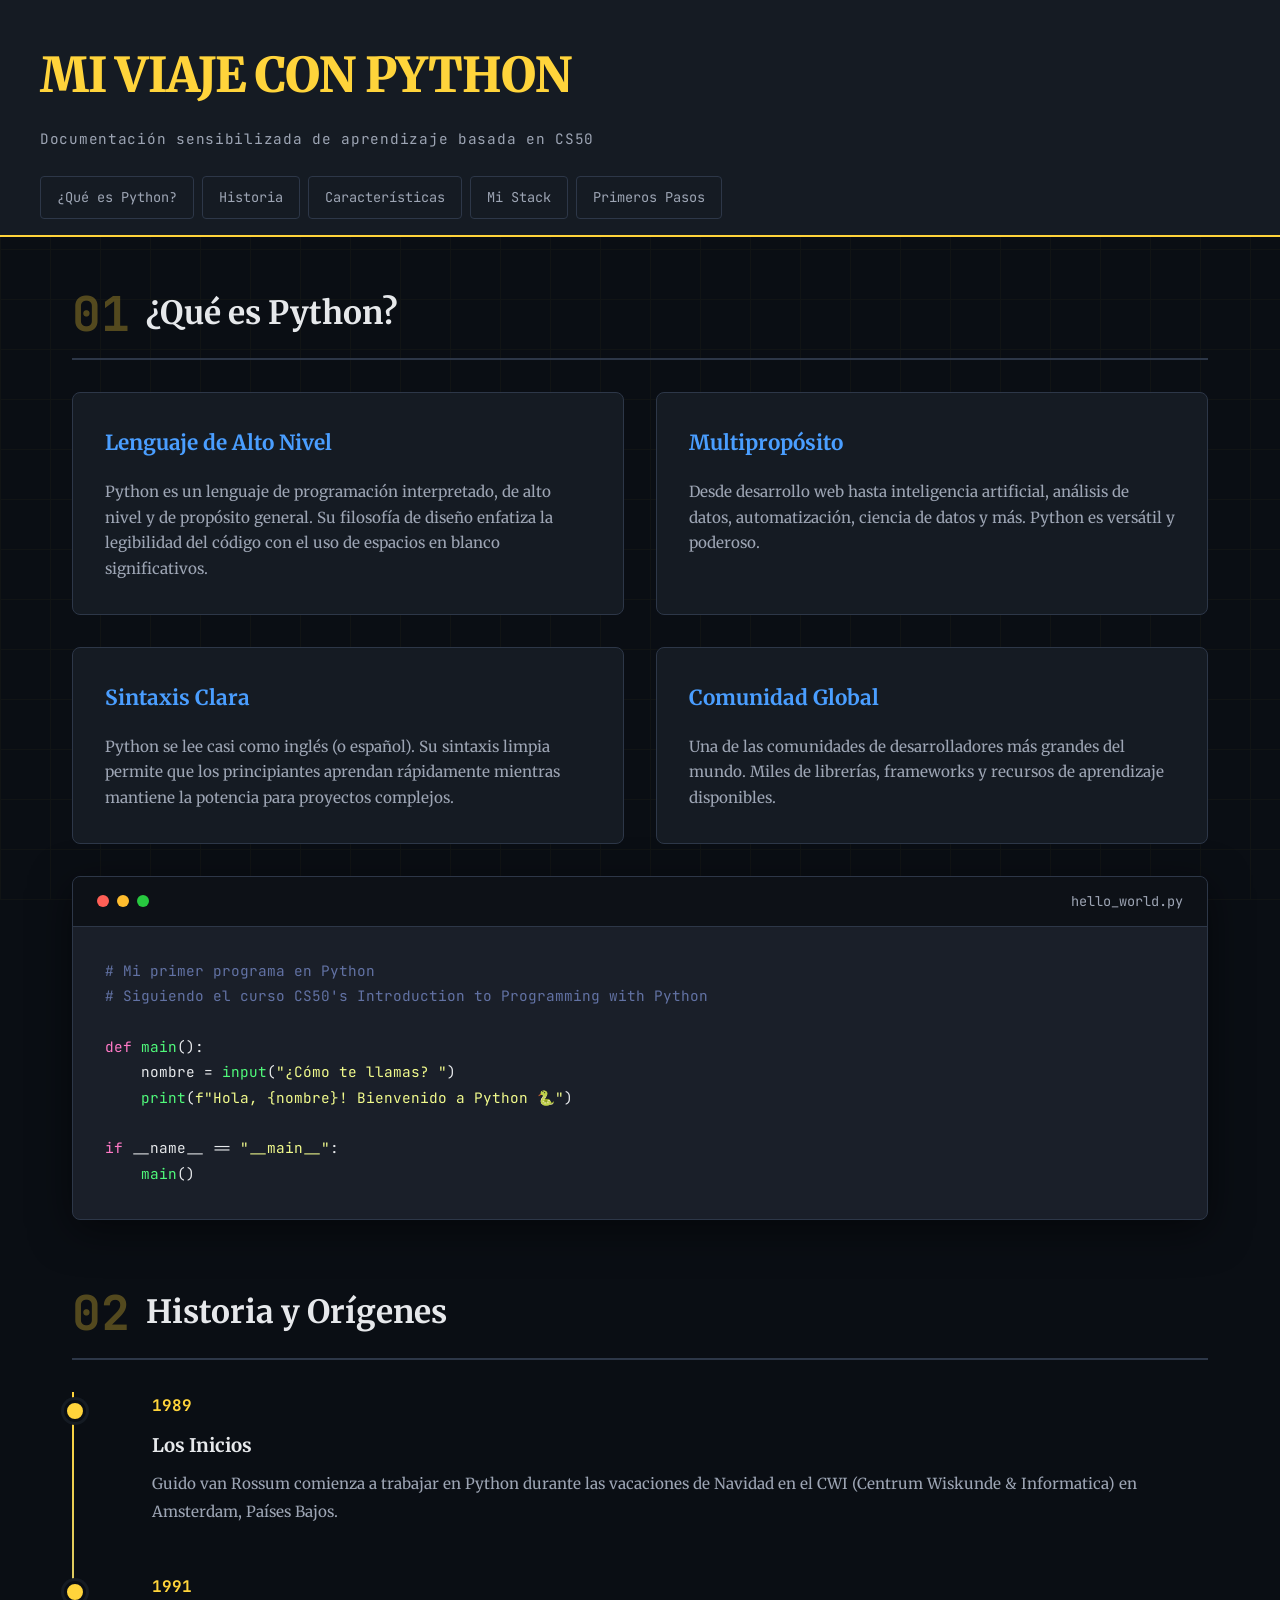
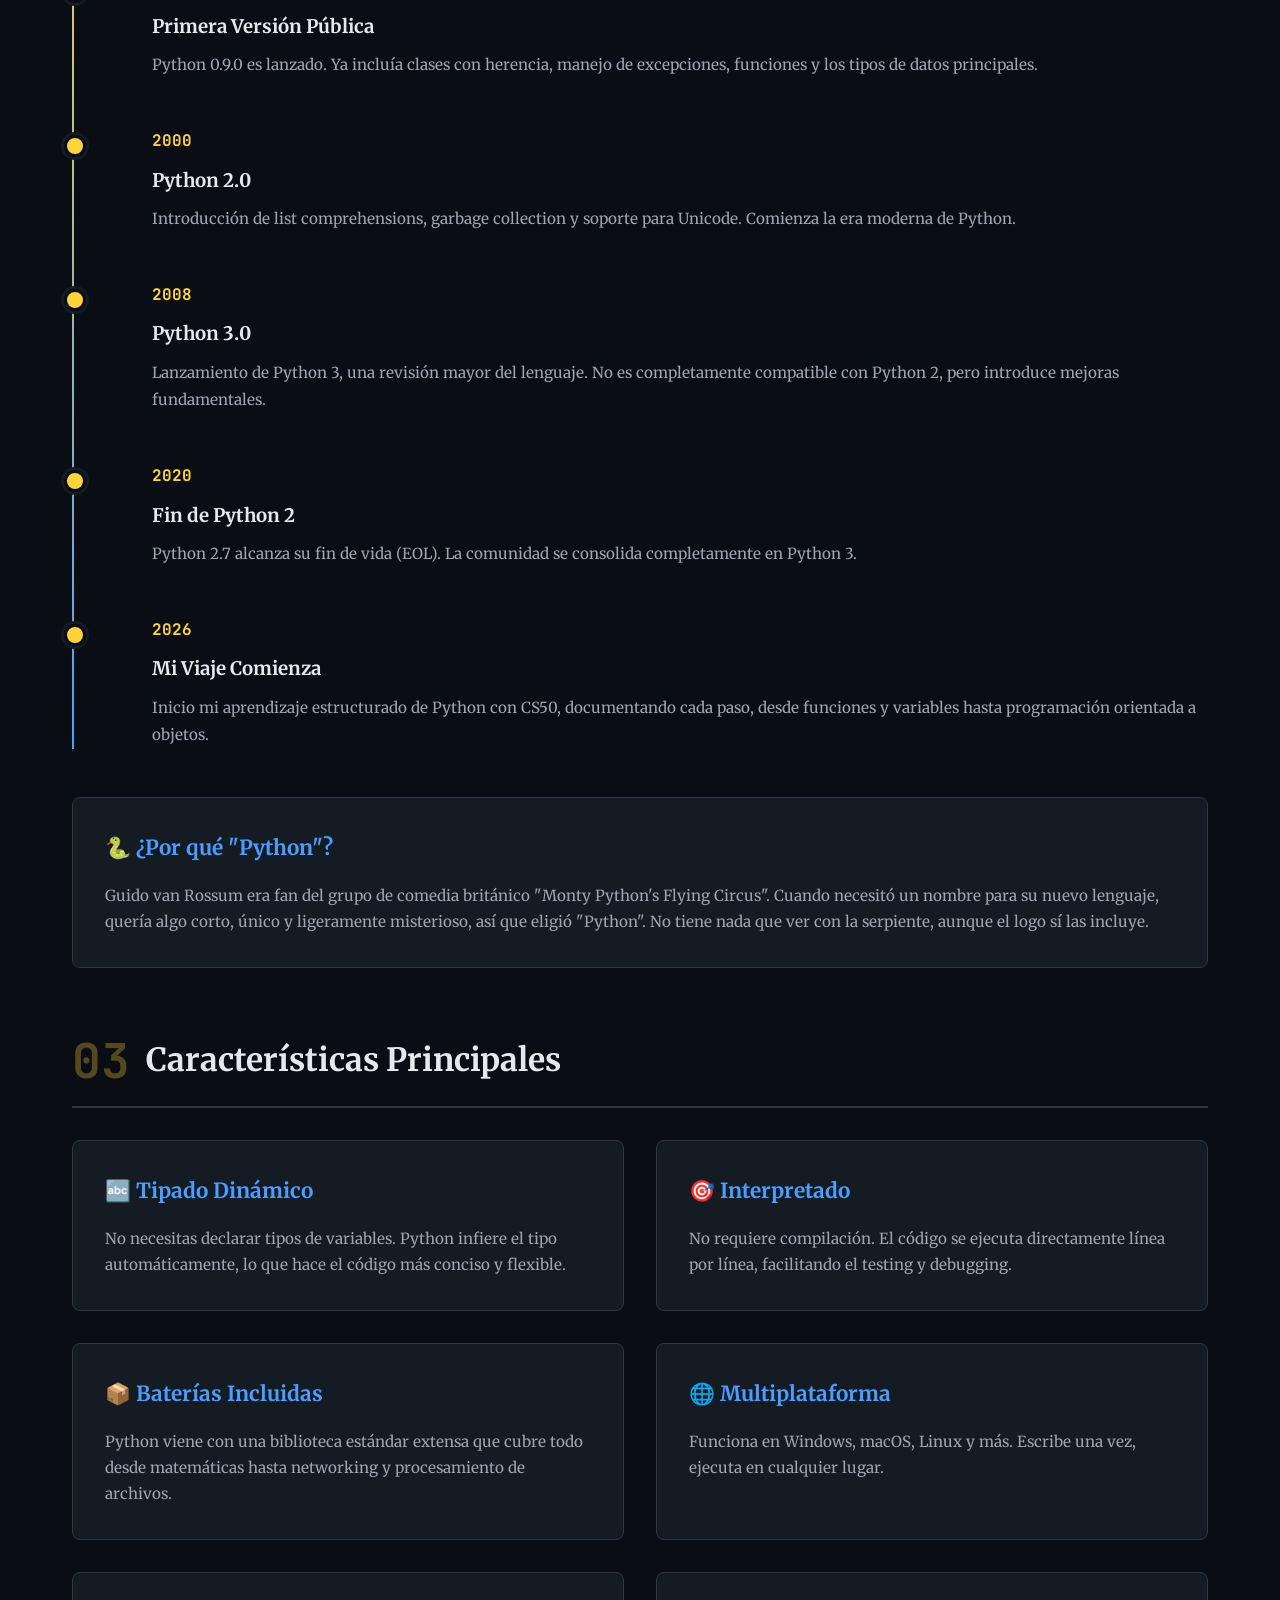
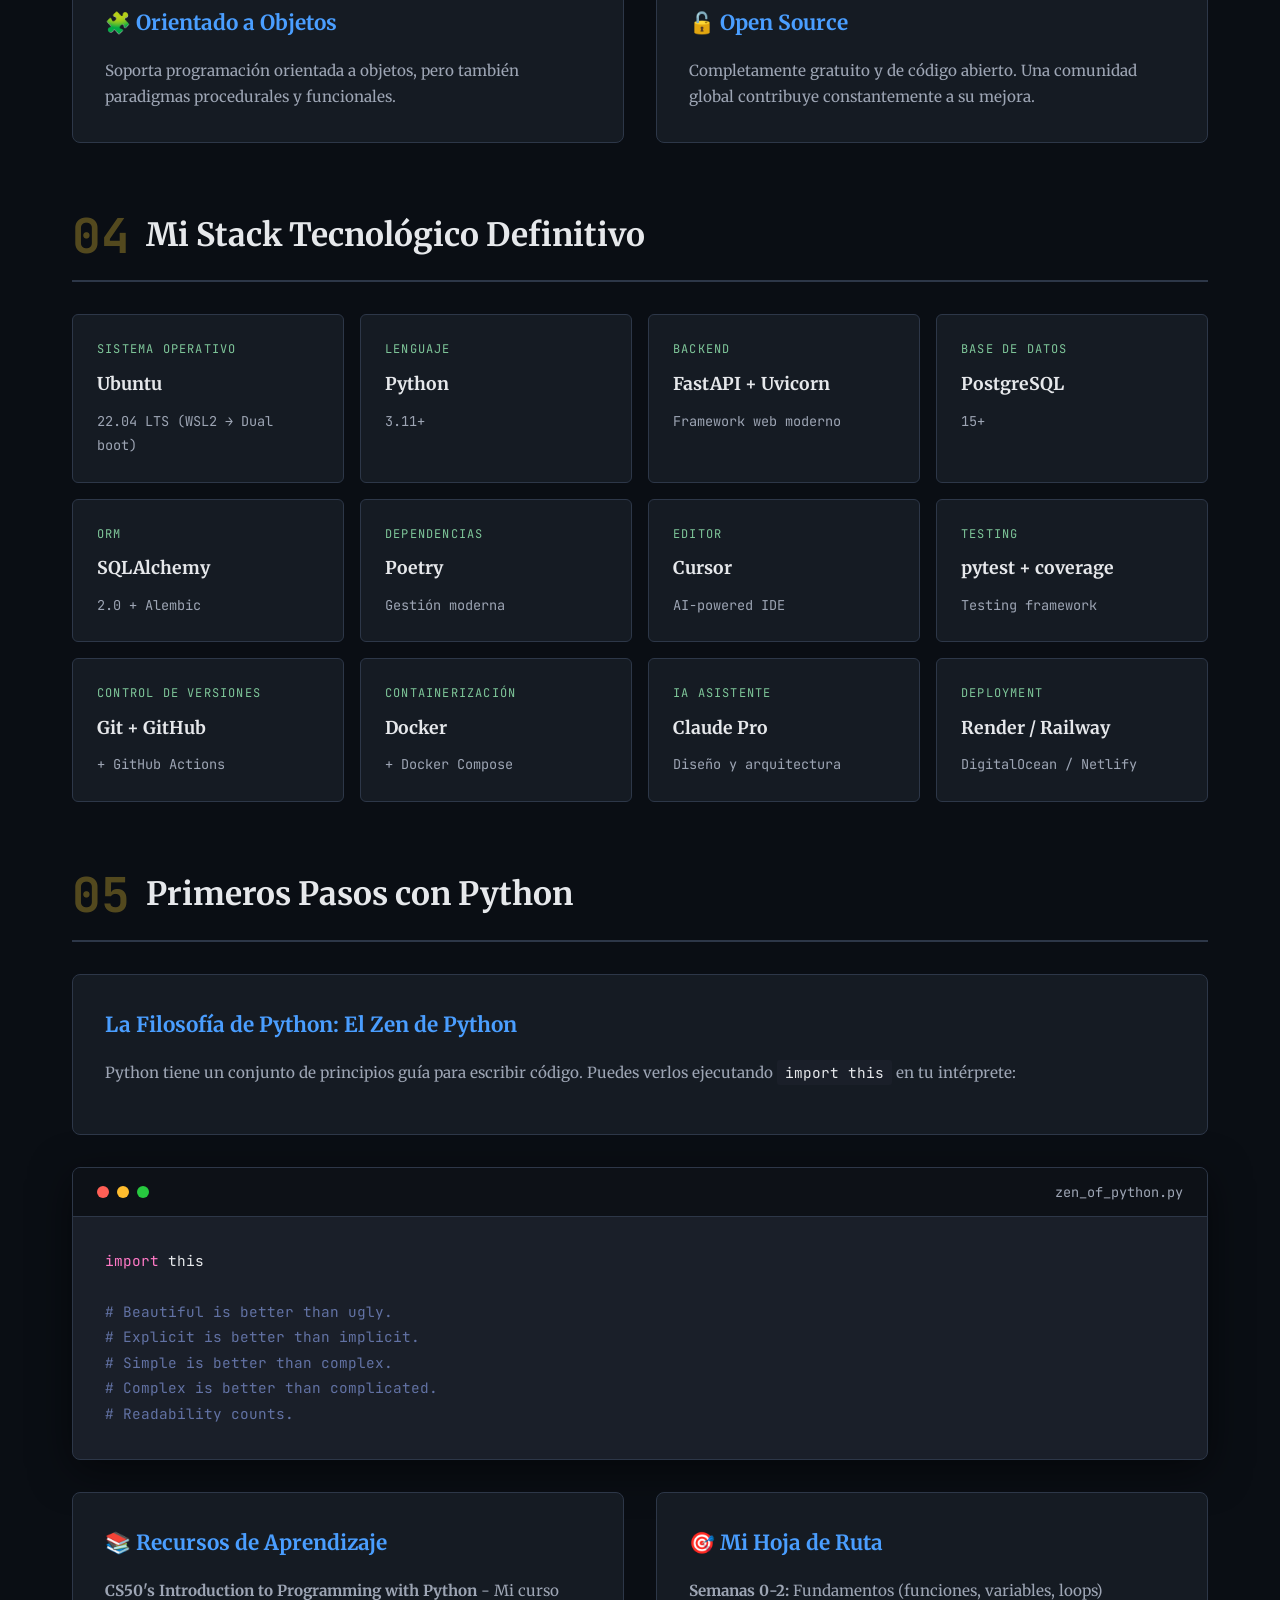
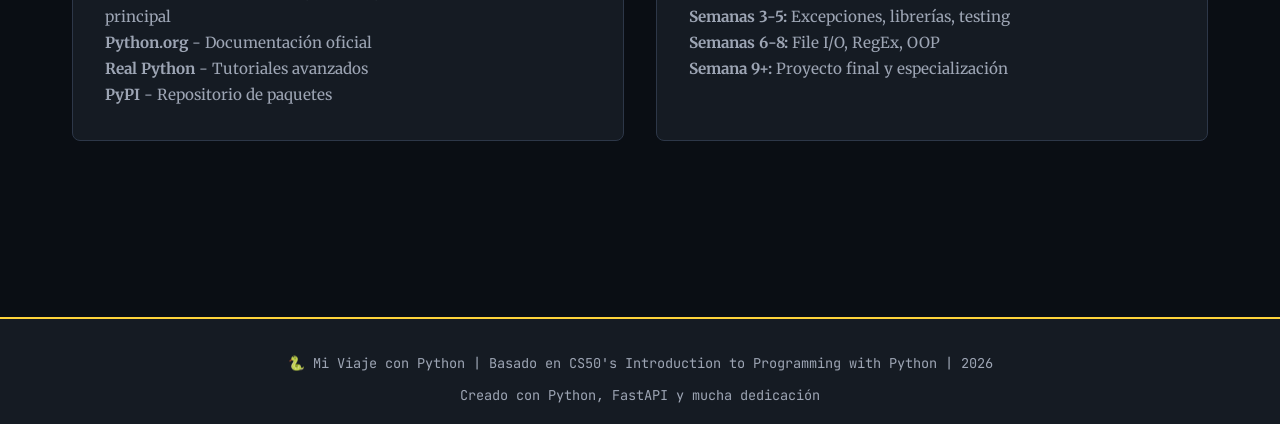
==== index.html @ 161370ae "subiendo index" ====
<!DOCTYPE html>
<html lang="es">
<head>
    <meta charset="UTF-8">
    <meta name="viewport" content="width=device-width, initial-scale=1.0">
    <title>Mi Viaje con Python - Documentación de Aprendizaje</title>
    <link rel="preconnect" href="https://fonts.googleapis.com">
    <link rel="preconnect" href="https://fonts.gstatic.com" crossorigin>
    <link href="https://fonts.googleapis.com/css2?family=JetBrains+Mono:wght@400;700&family=Merriweather:wght@300;400;700;900&display=swap" rel="stylesheet">
    <style>
        :root {
            --bg-primary: #0a0e14;
            --bg-secondary: #151b23;
            --bg-code: #1a1f29;
            --accent-python: #ffd43b;
            --accent-blue: #4a9eff;
            --accent-green: #7ec699;
            --text-primary: #e6e8eb;
            --text-secondary: #9da5b4;
            --border: #2d3748;
            --shadow: rgba(0, 0, 0, 0.5);
        }
 
        * {
            margin: 0;
            padding: 0;
            box-sizing: border-box;
        }
 
        body {
            font-family: 'Merriweather', serif;
            background: var(--bg-primary);
            color: var(--text-primary);
            line-height: 1.8;
            overflow-x: hidden;
        }
 
        /* Animated Background */
        .bg-animation {
            position: fixed;
            top: 0;
            left: 0;
            width: 100%;
            height: 100%;
            z-index: -1;
            opacity: 0.03;
            background-image: 
                linear-gradient(90deg, var(--accent-python) 1px, transparent 1px),
                linear-gradient(0deg, var(--accent-python) 1px, transparent 1px);
            background-size: 50px 50px;
            animation: gridScroll 20s linear infinite;
        }
 
        @keyframes gridScroll {
            0% { transform: translate(0, 0); }
            100% { transform: translate(50px, 50px); }
        }
 
        /* Header */
        header {
            background: var(--bg-secondary);
            border-bottom: 2px solid var(--accent-python);
            padding: 2rem 2rem 1rem;
            position: sticky;
            top: 0;
            z-index: 100;
            backdrop-filter: blur(10px);
            animation: slideDown 0.6s ease-out;
        }
 
        @keyframes slideDown {
            from {
                transform: translateY(-100%);
                opacity: 0;
            }
            to {
                transform: translateY(0);
                opacity: 1;
            }
        }
 
        .header-content {
            max-width: 1200px;
            margin: 0 auto;
        }
 
        h1 {
            font-size: 3rem;
            font-weight: 900;
            color: var(--accent-python);
            margin-bottom: 0.5rem;
            letter-spacing: -0.02em;
            text-transform: uppercase;
            animation: fadeInUp 0.8s ease-out 0.2s both;
        }
 
        .subtitle {
            font-family: 'JetBrains Mono', monospace;
            color: var(--text-secondary);
            font-size: 0.9rem;
            letter-spacing: 0.05em;
            animation: fadeInUp 0.8s ease-out 0.4s both;
        }
 
        @keyframes fadeInUp {
            from {
                opacity: 0;
                transform: translateY(20px);
            }
            to {
                opacity: 1;
                transform: translateY(0);
            }
        }
 
        /* Navigation */
        nav {
            margin-top: 1.5rem;
            display: flex;
            gap: 0.5rem;
            flex-wrap: wrap;
            animation: fadeInUp 0.8s ease-out 0.6s both;
        }
 
        nav a {
            font-family: 'JetBrains Mono', monospace;
            text-decoration: none;
            color: var(--text-secondary);
            padding: 0.5rem 1rem;
            border: 1px solid var(--border);
            border-radius: 4px;
            font-size: 0.85rem;
            transition: all 0.3s ease;
            position: relative;
            overflow: hidden;
        }
 
        nav a::before {
            content: '';
            position: absolute;
            top: 0;
            left: -100%;
            width: 100%;
            height: 100%;
            background: var(--accent-python);
            transition: left 0.3s ease;
            z-index: -1;
        }
 
        nav a:hover {
            color: var(--bg-primary);
            border-color: var(--accent-python);
        }
 
        nav a:hover::before {
            left: 0;
        }
 
        /* Main Content */
        main {
            max-width: 1200px;
            margin: 0 auto;
            padding: 3rem 2rem;
        }
 
        .section {
            margin-bottom: 4rem;
            animation: fadeInUp 1s ease-out both;
        }
 
        .section:nth-child(1) { animation-delay: 0.8s; }
        .section:nth-child(2) { animation-delay: 1s; }
        .section:nth-child(3) { animation-delay: 1.2s; }
 
        .section-header {
            display: flex;
            align-items: center;
            gap: 1rem;
            margin-bottom: 2rem;
            padding-bottom: 1rem;
            border-bottom: 2px solid var(--border);
        }
 
        .section-number {
            font-family: 'JetBrains Mono', monospace;
            font-size: 3rem;
            font-weight: 700;
            color: var(--accent-python);
            opacity: 0.3;
            line-height: 1;
        }
 
        h2 {
            font-size: 2rem;
            font-weight: 700;
            color: var(--text-primary);
        }
 
        .content-grid {
            display: grid;
            grid-template-columns: 1fr 1fr;
            gap: 2rem;
            margin-bottom: 2rem;
        }
 
        .card {
            background: var(--bg-secondary);
            border: 1px solid var(--border);
            border-radius: 8px;
            padding: 2rem;
            position: relative;
            overflow: hidden;
            transition: transform 0.3s ease, border-color 0.3s ease;
        }
 
        .card::before {
            content: '';
            position: absolute;
            top: 0;
            left: 0;
            width: 4px;
            height: 0;
            background: var(--accent-python);
            transition: height 0.3s ease;
        }
 
        .card:hover {
            transform: translateY(-4px);
            border-color: var(--accent-python);
        }
 
        .card:hover::before {
            height: 100%;
        }
 
        .card h3 {
            font-size: 1.3rem;
            margin-bottom: 1rem;
            color: var(--accent-blue);
            font-weight: 700;
        }
 
        .card p {
            color: var(--text-secondary);
            font-size: 0.95rem;
            line-height: 1.7;
        }
 
        /* Code Block */
        .code-container {
            background: var(--bg-code);
            border: 1px solid var(--border);
            border-radius: 8px;
            overflow: hidden;
            margin: 2rem 0;
            box-shadow: 0 10px 40px var(--shadow);
        }
 
        .code-header {
            background: #0d1117;
            padding: 0.75rem 1.5rem;
            display: flex;
            align-items: center;
            gap: 0.5rem;
            border-bottom: 1px solid var(--border);
        }
 
        .code-dot {
            width: 12px;
            height: 12px;
            border-radius: 50%;
        }
 
        .code-dot.red { background: #ff5f56; }
        .code-dot.yellow { background: #ffbd2e; }
        .code-dot.green { background: #27c93f; }
 
        .code-title {
            font-family: 'JetBrains Mono', monospace;
            font-size: 0.85rem;
            color: var(--text-secondary);
            margin-left: auto;
        }
 
        pre {
            padding: 2rem;
            overflow-x: auto;
            margin: 0;
        }
 
        code {
            font-family: 'JetBrains Mono', monospace;
            font-size: 0.9rem;
            line-height: 1.6;
            color: var(--text-primary);
        }
 
        .keyword { color: #ff79c6; }
        .function { color: #50fa7b; }
        .string { color: #f1fa8c; }
        .comment { color: #6272a4; }
 
        /* Timeline */
        .timeline {
            position: relative;
            padding-left: 3rem;
        }
 
        .timeline::before {
            content: '';
            position: absolute;
            left: 0;
            top: 0;
            bottom: 0;
            width: 2px;
            background: linear-gradient(to bottom, var(--accent-python), var(--accent-blue));
        }
 
        .timeline-item {
            position: relative;
            margin-bottom: 3rem;
            padding-left: 2rem;
        }
 
        .timeline-item::before {
            content: '';
            position: absolute;
            left: -3.5rem;
            top: 0.5rem;
            width: 1rem;
            height: 1rem;
            background: var(--accent-python);
            border: 3px solid var(--bg-primary);
            border-radius: 50%;
            box-shadow: 0 0 0 3px var(--bg-secondary);
        }
 
        .timeline-year {
            font-family: 'JetBrains Mono', monospace;
            color: var(--accent-python);
            font-weight: 700;
            margin-bottom: 0.5rem;
        }
 
        .timeline-content h3 {
            color: var(--text-primary);
            margin-bottom: 0.5rem;
        }
 
        .timeline-content p {
            color: var(--text-secondary);
            font-size: 0.95rem;
        }
 
        /* Tech Stack */
        .tech-stack {
            display: grid;
            grid-template-columns: repeat(auto-fit, minmax(250px, 1fr));
            gap: 1rem;
            margin-top: 2rem;
        }
 
        .tech-item {
            background: var(--bg-secondary);
            border: 1px solid var(--border);
            border-radius: 6px;
            padding: 1.5rem;
            display: flex;
            flex-direction: column;
            gap: 0.5rem;
        }
 
        .tech-category {
            font-family: 'JetBrains Mono', monospace;
            font-size: 0.75rem;
            color: var(--accent-green);
            text-transform: uppercase;
            letter-spacing: 0.1em;
        }
 
        .tech-name {
            font-weight: 700;
            color: var(--text-primary);
            font-size: 1.1rem;
        }
 
        .tech-version {
            font-family: 'JetBrains Mono', monospace;
            font-size: 0.85rem;
            color: var(--text-secondary);
        }
 
        /* Footer */
        footer {
            background: var(--bg-secondary);
            border-top: 2px solid var(--accent-python);
            padding: 2rem;
            text-align: center;
            margin-top: 4rem;
        }
 
        footer p {
            font-family: 'JetBrains Mono', monospace;
            font-size: 0.85rem;
            color: var(--text-secondary);
        }
 
        /* Responsive */
        @media (max-width: 768px) {
            h1 { font-size: 2rem; }
            .content-grid {
                grid-template-columns: 1fr;
            }
            .section-number {
                font-size: 2rem;
            }
            h2 { font-size: 1.5rem; }
        }
 
        /* Scroll Reveal */
        .reveal {
            opacity: 0;
            transform: translateY(30px);
            transition: opacity 0.6s ease, transform 0.6s ease;
        }
 
        .reveal.active {
            opacity: 1;
            transform: translateY(0);
        }
    </style>
</head>
<body>
    <div class="bg-animation"></div>
 
    <header>
        <div class="header-content">
            <h1>Mi Viaje con Python</h1>
            <p class="subtitle">Documentación sensibilizada de aprendizaje basada en CS50</p>
            <nav>
                <a href="#que-es-python">¿Qué es Python?</a>
                <a href="#historia">Historia</a>
                <a href="#caracteristicas">Características</a>
                <a href="#stack">Mi Stack</a>
                <a href="#primeros-pasos">Primeros Pasos</a>
            </nav>
        </div>
    </header>
 
    <main>
        <!-- ¿Qué es Python? -->
        <section id="que-es-python" class="section">
            <div class="section-header">
                <span class="section-number">01</span>
                <h2>¿Qué es Python?</h2>
            </div>
            
            <div class="content-grid">
                <div class="card">
                    <h3>Lenguaje de Alto Nivel</h3>
                    <p>Python es un lenguaje de programación interpretado, de alto nivel y de propósito general. Su filosofía de diseño enfatiza la legibilidad del código con el uso de espacios en blanco significativos.</p>
                </div>
                
                <div class="card">
                    <h3>Multipropósito</h3>
                    <p>Desde desarrollo web hasta inteligencia artificial, análisis de datos, automatización, ciencia de datos y más. Python es versátil y poderoso.</p>
                </div>
                
                <div class="card">
                    <h3>Sintaxis Clara</h3>
                    <p>Python se lee casi como inglés (o español). Su sintaxis limpia permite que los principiantes aprendan rápidamente mientras mantiene la potencia para proyectos complejos.</p>
                </div>
                
                <div class="card">
                    <h3>Comunidad Global</h3>
                    <p>Una de las comunidades de desarrolladores más grandes del mundo. Miles de librerías, frameworks y recursos de aprendizaje disponibles.</p>
                </div>
            </div>
 
            <div class="code-container">
                <div class="code-header">
                    <span class="code-dot red"></span>
                    <span class="code-dot yellow"></span>
                    <span class="code-dot green"></span>
                    <span class="code-title">hello_world.py</span>
                </div>
                <pre><code><span class="comment"># Mi primer programa en Python</span>
<span class="comment"># Siguiendo el curso CS50's Introduction to Programming with Python</span>
 
<span class="keyword">def</span> <span class="function">main</span>():
    nombre = <span class="function">input</span>(<span class="string">"¿Cómo te llamas? "</span>)
    <span class="function">print</span>(<span class="string">f"Hola, {nombre}! Bienvenido a Python 🐍"</span>)
 
<span class="keyword">if</span> __name__ == <span class="string">"__main__"</span>:
    <span class="function">main</span>()</code></pre>
            </div>
        </section>
 
        <!-- Historia -->
        <section id="historia" class="section reveal">
            <div class="section-header">
                <span class="section-number">02</span>
                <h2>Historia y Orígenes</h2>
            </div>
 
            <div class="timeline">
                <div class="timeline-item">
                    <div class="timeline-year">1989</div>
                    <div class="timeline-content">
                        <h3>Los Inicios</h3>
                        <p>Guido van Rossum comienza a trabajar en Python durante las vacaciones de Navidad en el CWI (Centrum Wiskunde & Informatica) en Amsterdam, Países Bajos.</p>
                    </div>
                </div>
 
                <div class="timeline-item">
                    <div class="timeline-year">1991</div>
                    <div class="timeline-content">
                        <h3>Primera Versión Pública</h3>
                        <p>Python 0.9.0 es lanzado. Ya incluía clases con herencia, manejo de excepciones, funciones y los tipos de datos principales.</p>
                    </div>
                </div>
 
                <div class="timeline-item">
                    <div class="timeline-year">2000</div>
                    <div class="timeline-content">
                        <h3>Python 2.0</h3>
                        <p>Introducción de list comprehensions, garbage collection y soporte para Unicode. Comienza la era moderna de Python.</p>
                    </div>
                </div>
 
                <div class="timeline-item">
                    <div class="timeline-year">2008</div>
                    <div class="timeline-content">
                        <h3>Python 3.0</h3>
                        <p>Lanzamiento de Python 3, una revisión mayor del lenguaje. No es completamente compatible con Python 2, pero introduce mejoras fundamentales.</p>
                    </div>
                </div>
 
                <div class="timeline-item">
                    <div class="timeline-year">2020</div>
                    <div class="timeline-content">
                        <h3>Fin de Python 2</h3>
                        <p>Python 2.7 alcanza su fin de vida (EOL). La comunidad se consolida completamente en Python 3.</p>
                    </div>
                </div>
 
                <div class="timeline-item">
                    <div class="timeline-year">2026</div>
                    <div class="timeline-content">
                        <h3>Mi Viaje Comienza</h3>
                        <p>Inicio mi aprendizaje estructurado de Python con CS50, documentando cada paso, desde funciones y variables hasta programación orientada a objetos.</p>
                    </div>
                </div>
            </div>
 
            <div class="card" style="margin-top: 2rem;">
                <h3>🐍 ¿Por qué "Python"?</h3>
                <p>Guido van Rossum era fan del grupo de comedia británico "Monty Python's Flying Circus". Cuando necesitó un nombre para su nuevo lenguaje, quería algo corto, único y ligeramente misterioso, así que eligió "Python". No tiene nada que ver con la serpiente, aunque el logo sí las incluye.</p>
            </div>
        </section>
 
        <!-- Características Principales -->
        <section id="caracteristicas" class="section reveal">
            <div class="section-header">
                <span class="section-number">03</span>
                <h2>Características Principales</h2>
            </div>
 
            <div class="content-grid">
                <div class="card">
                    <h3>🔤 Tipado Dinámico</h3>
                    <p>No necesitas declarar tipos de variables. Python infiere el tipo automáticamente, lo que hace el código más conciso y flexible.</p>
                </div>
 
                <div class="card">
                    <h3>🎯 Interpretado</h3>
                    <p>No requiere compilación. El código se ejecuta directamente línea por línea, facilitando el testing y debugging.</p>
                </div>
 
                <div class="card">
                    <h3>📦 Baterías Incluidas</h3>
                    <p>Python viene con una biblioteca estándar extensa que cubre todo desde matemáticas hasta networking y procesamiento de archivos.</p>
                </div>
 
                <div class="card">
                    <h3>🌐 Multiplataforma</h3>
                    <p>Funciona en Windows, macOS, Linux y más. Escribe una vez, ejecuta en cualquier lugar.</p>
                </div>
 
                <div class="card">
                    <h3>🧩 Orientado a Objetos</h3>
                    <p>Soporta programación orientada a objetos, pero también paradigmas procedurales y funcionales.</p>
                </div>
 
                <div class="card">
                    <h3>🔓 Open Source</h3>
                    <p>Completamente gratuito y de código abierto. Una comunidad global contribuye constantemente a su mejora.</p>
                </div>
            </div>
        </section>
 
        <!-- Mi Stack Tecnológico -->
        <section id="stack" class="section reveal">
            <div class="section-header">
                <span class="section-number">04</span>
                <h2>Mi Stack Tecnológico Definitivo</h2>
            </div>
 
            <div class="tech-stack">
                <div class="tech-item">
                    <span class="tech-category">Sistema Operativo</span>
                    <span class="tech-name">Ubuntu</span>
                    <span class="tech-version">22.04 LTS (WSL2 → Dual boot)</span>
                </div>
 
                <div class="tech-item">
                    <span class="tech-category">Lenguaje</span>
                    <span class="tech-name">Python</span>
                    <span class="tech-version">3.11+</span>
                </div>
 
                <div class="tech-item">
                    <span class="tech-category">Backend</span>
                    <span class="tech-name">FastAPI + Uvicorn</span>
                    <span class="tech-version">Framework web moderno</span>
                </div>
 
                <div class="tech-item">
                    <span class="tech-category">Base de Datos</span>
                    <span class="tech-name">PostgreSQL</span>
                    <span class="tech-version">15+</span>
                </div>
 
                <div class="tech-item">
                    <span class="tech-category">ORM</span>
                    <span class="tech-name">SQLAlchemy</span>
                    <span class="tech-version">2.0 + Alembic</span>
                </div>
 
                <div class="tech-item">
                    <span class="tech-category">Dependencias</span>
                    <span class="tech-name">Poetry</span>
                    <span class="tech-version">Gestión moderna</span>
                </div>
 
                <div class="tech-item">
                    <span class="tech-category">Editor</span>
                    <span class="tech-name">Cursor</span>
                    <span class="tech-version">AI-powered IDE</span>
                </div>
 
                <div class="tech-item">
                    <span class="tech-category">Testing</span>
                    <span class="tech-name">pytest + coverage</span>
                    <span class="tech-version">Testing framework</span>
                </div>
 
                <div class="tech-item">
                    <span class="tech-category">Control de Versiones</span>
                    <span class="tech-name">Git + GitHub</span>
                    <span class="tech-version">+ GitHub Actions</span>
                </div>
 
                <div class="tech-item">
                    <span class="tech-category">Containerización</span>
                    <span class="tech-name">Docker</span>
                    <span class="tech-version">+ Docker Compose</span>
                </div>
 
                <div class="tech-item">
                    <span class="tech-category">IA Asistente</span>
                    <span class="tech-name">Claude Pro</span>
                    <span class="tech-version">Diseño y arquitectura</span>
                </div>
 
                <div class="tech-item">
                    <span class="tech-category">Deployment</span>
                    <span class="tech-name">Render / Railway</span>
                    <span class="tech-version">DigitalOcean / Netlify</span>
                </div>
            </div>
        </section>
 
        <!-- Primeros Pasos -->
        <section id="primeros-pasos" class="section reveal">
            <div class="section-header">
                <span class="section-number">05</span>
                <h2>Primeros Pasos con Python</h2>
            </div>
 
            <div class="card" style="margin-bottom: 2rem;">
                <h3>La Filosofía de Python: El Zen de Python</h3>
                <p style="margin-bottom: 1rem;">Python tiene un conjunto de principios guía para escribir código. Puedes verlos ejecutando <code style="background: var(--bg-code); padding: 0.2rem 0.5rem; border-radius: 3px; font-family: 'JetBrains Mono', monospace;">import this</code> en tu intérprete:</p>
            </div>
 
            <div class="code-container">
                <div class="code-header">
                    <span class="code-dot red"></span>
                    <span class="code-dot yellow"></span>
                    <span class="code-dot green"></span>
                    <span class="code-title">zen_of_python.py</span>
                </div>
                <pre><code><span class="keyword">import</span> this
 
<span class="comment"># Beautiful is better than ugly.</span>
<span class="comment"># Explicit is better than implicit.</span>
<span class="comment"># Simple is better than complex.</span>
<span class="comment"># Complex is better than complicated.</span>
<span class="comment"># Readability counts.</span></code></pre>
            </div>
 
            <div class="content-grid">
                <div class="card">
                    <h3>📚 Recursos de Aprendizaje</h3>
                    <p><strong>CS50's Introduction to Programming with Python</strong> - Mi curso principal<br>
                    <strong>Python.org</strong> - Documentación oficial<br>
                    <strong>Real Python</strong> - Tutoriales avanzados<br>
                    <strong>PyPI</strong> - Repositorio de paquetes</p>
                </div>
 
                <div class="card">
                    <h3>🎯 Mi Hoja de Ruta</h3>
                    <p><strong>Semanas 0-2:</strong> Fundamentos (funciones, variables, loops)<br>
                    <strong>Semanas 3-5:</strong> Excepciones, librerías, testing<br>
                    <strong>Semanas 6-8:</strong> File I/O, RegEx, OOP<br>
                    <strong>Semana 9+:</strong> Proyecto final y especialización</p>
                </div>
            </div>
        </section>
    </main>
 
    <footer>
        <p>🐍 Mi Viaje con Python | Basado en CS50's Introduction to Programming with Python | 2026</p>
        <p style="margin-top: 0.5rem;">Creado con Python, FastAPI y mucha dedicación</p>
    </footer>
 
    <script>
        // Scroll reveal animation
        const reveals = document.querySelectorAll('.reveal');
        
        function checkScroll() {
            reveals.forEach(element => {
                const elementTop = element.getBoundingClientRect().top;
                const elementVisible = 150;
                
                if (elementTop < window.innerHeight - elementVisible) {
                    element.classList.add('active');
                }
            });
        }
 
        window.addEventListener('scroll', checkScroll);
        checkScroll(); // Check on load
 
        // Smooth scroll for navigation
        document.querySelectorAll('nav a').forEach(anchor => {
            anchor.addEventListener('click', function(e) {
                e.preventDefault();
                const target = document.querySelector(this.getAttribute('href'));
                target.scrollIntoView({ behavior: 'smooth', block: 'start' });
            });
        });
    </script>
</body>
</html>
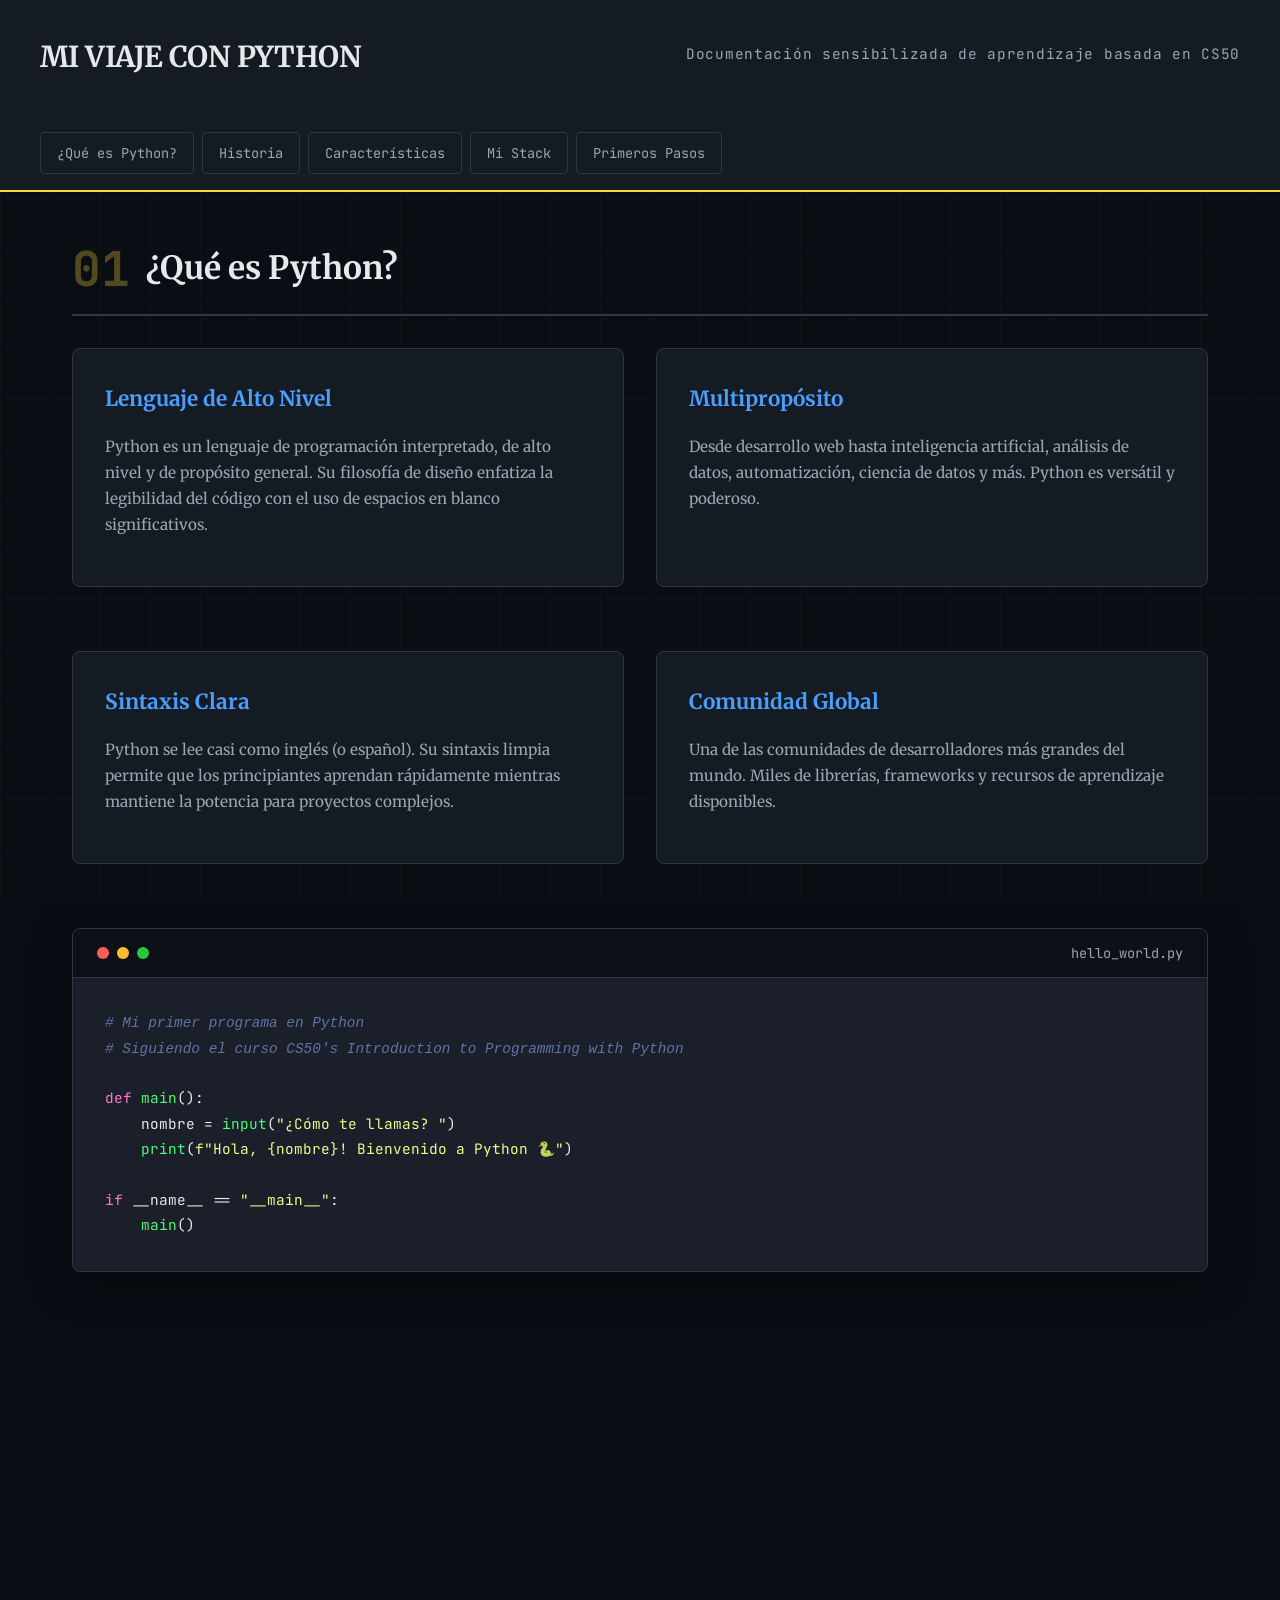
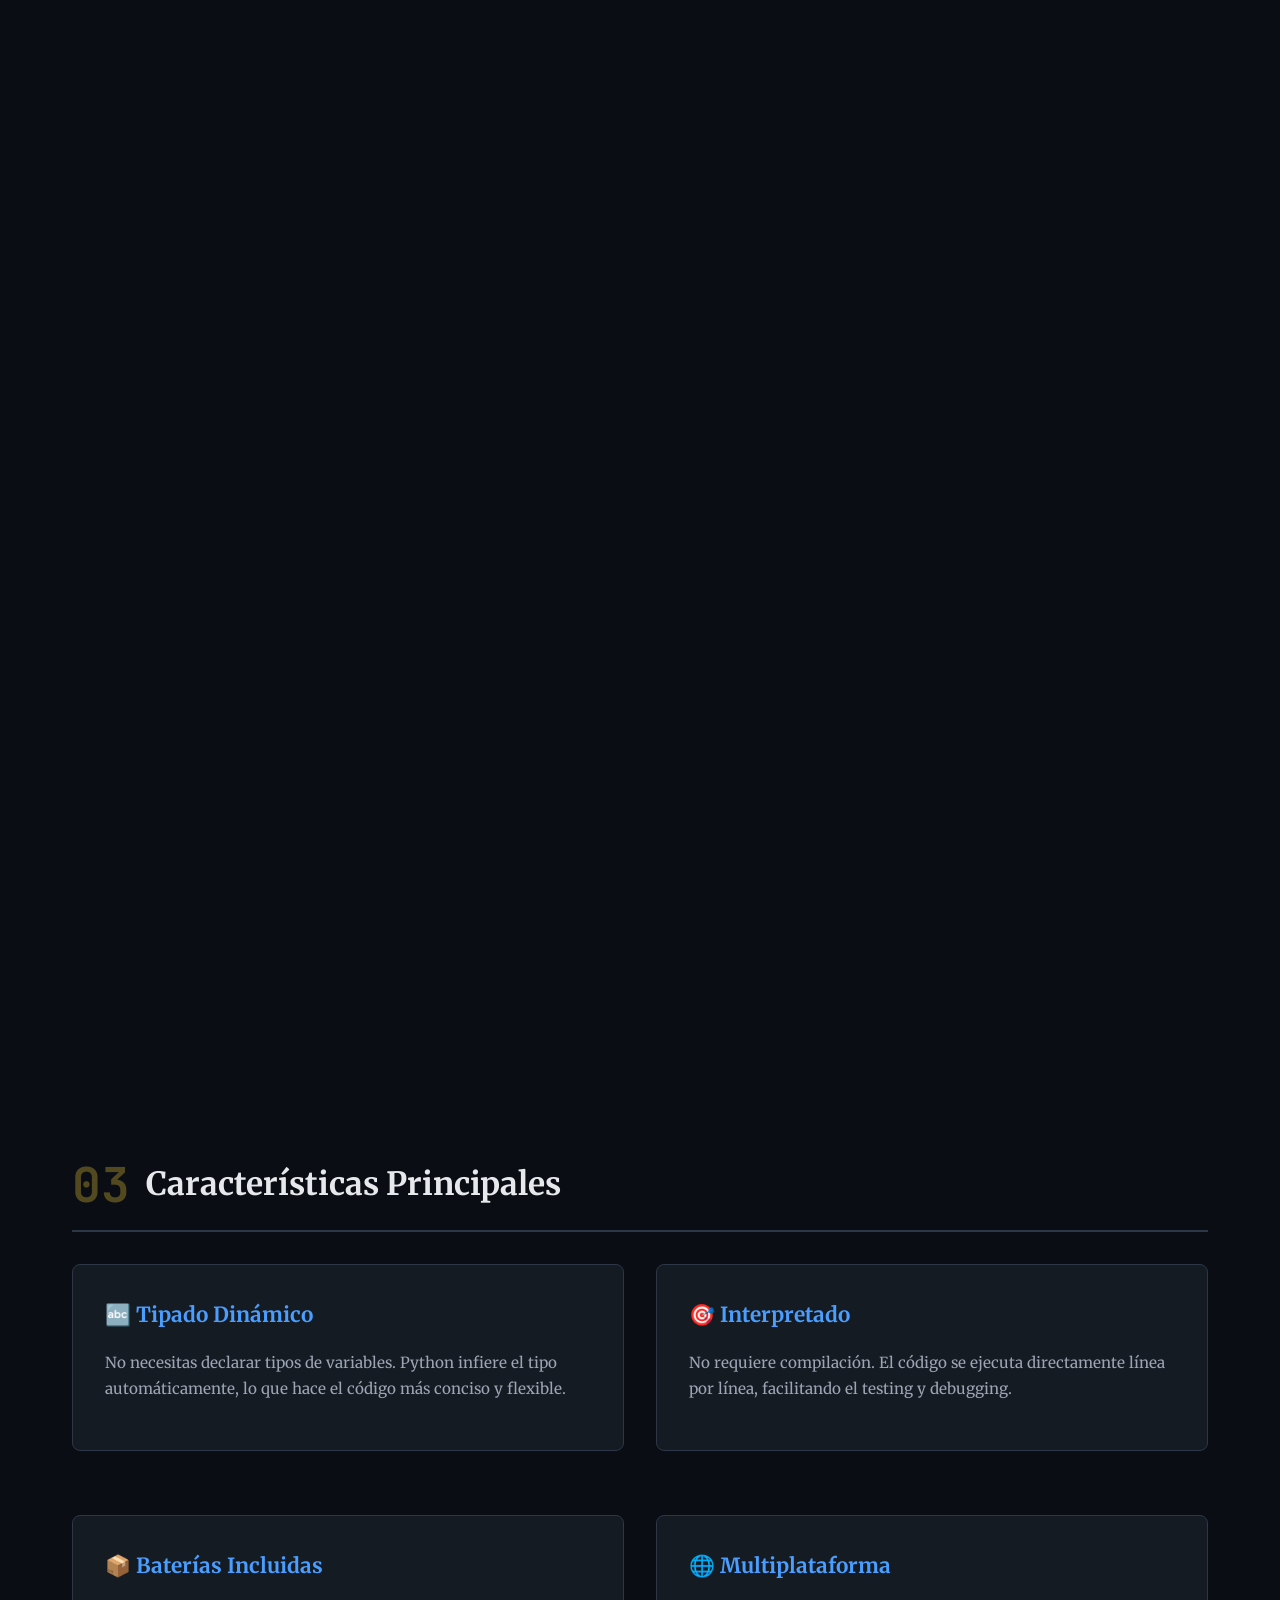
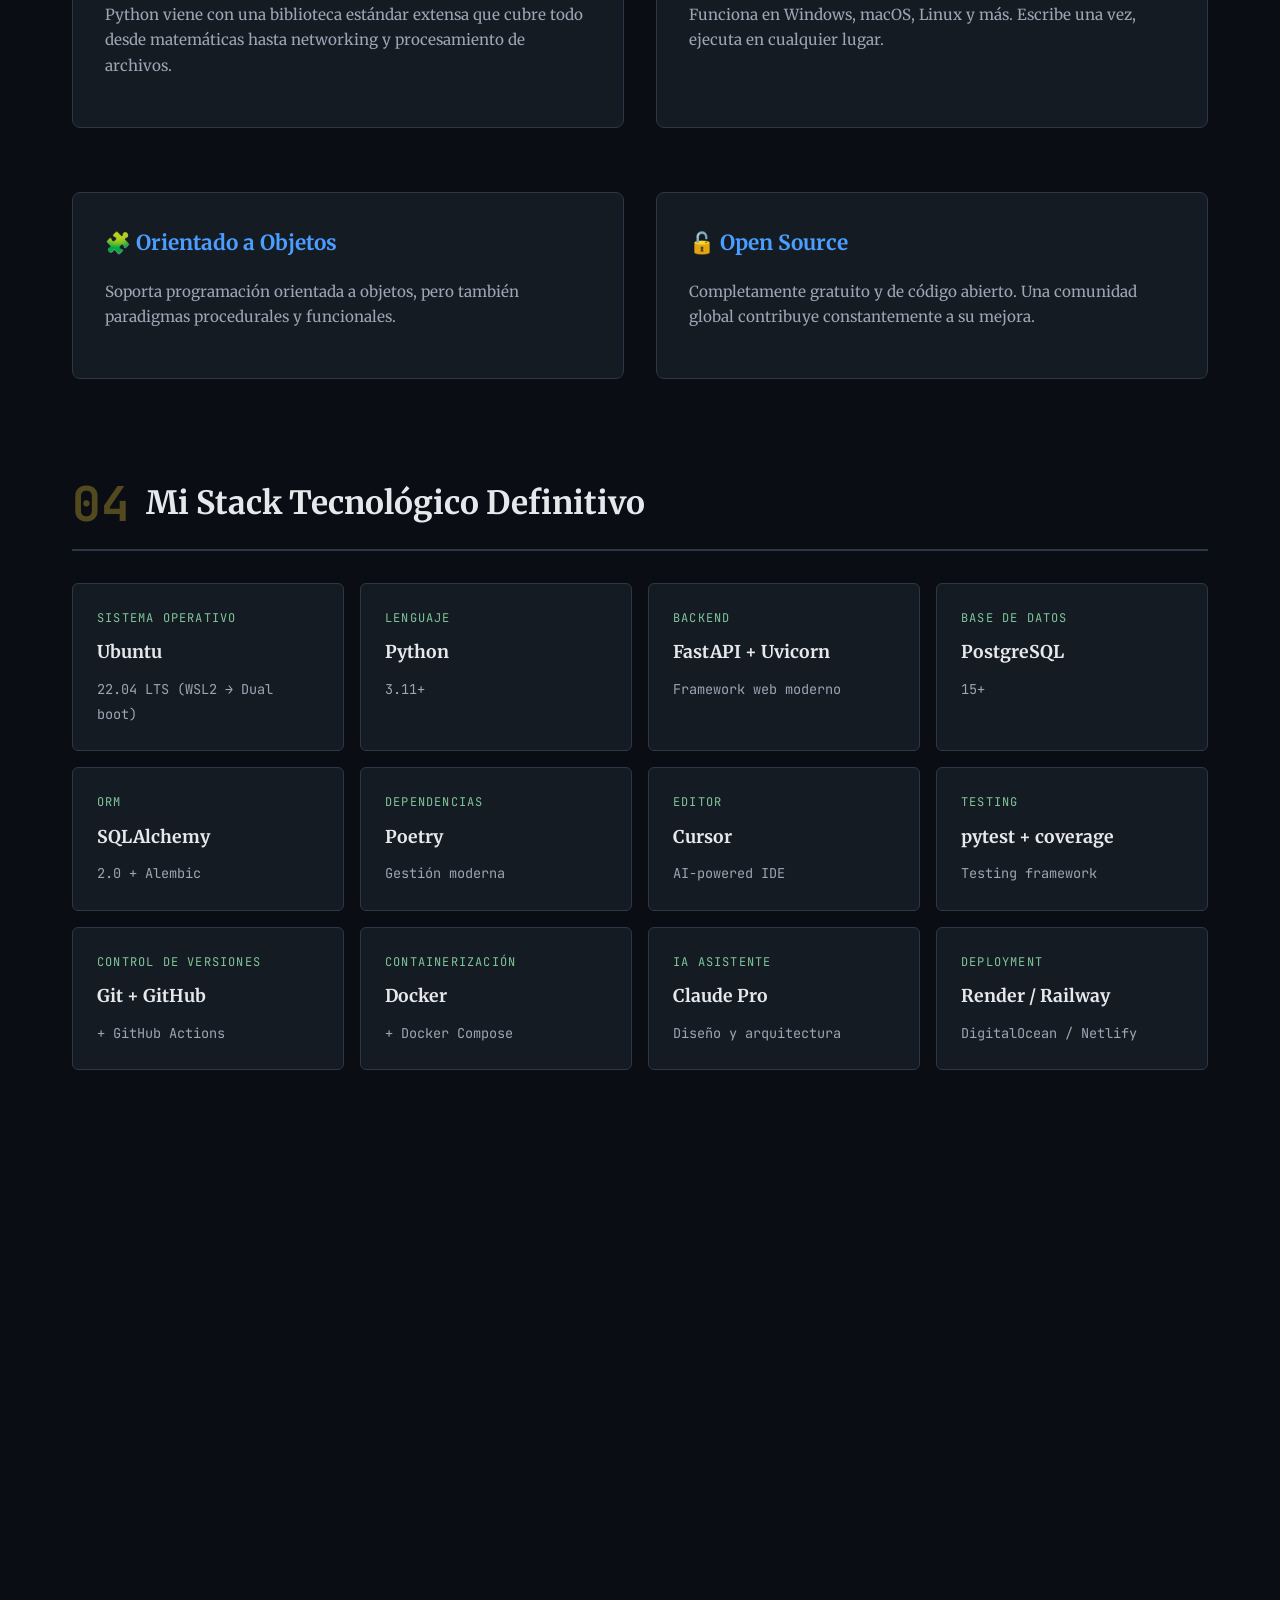
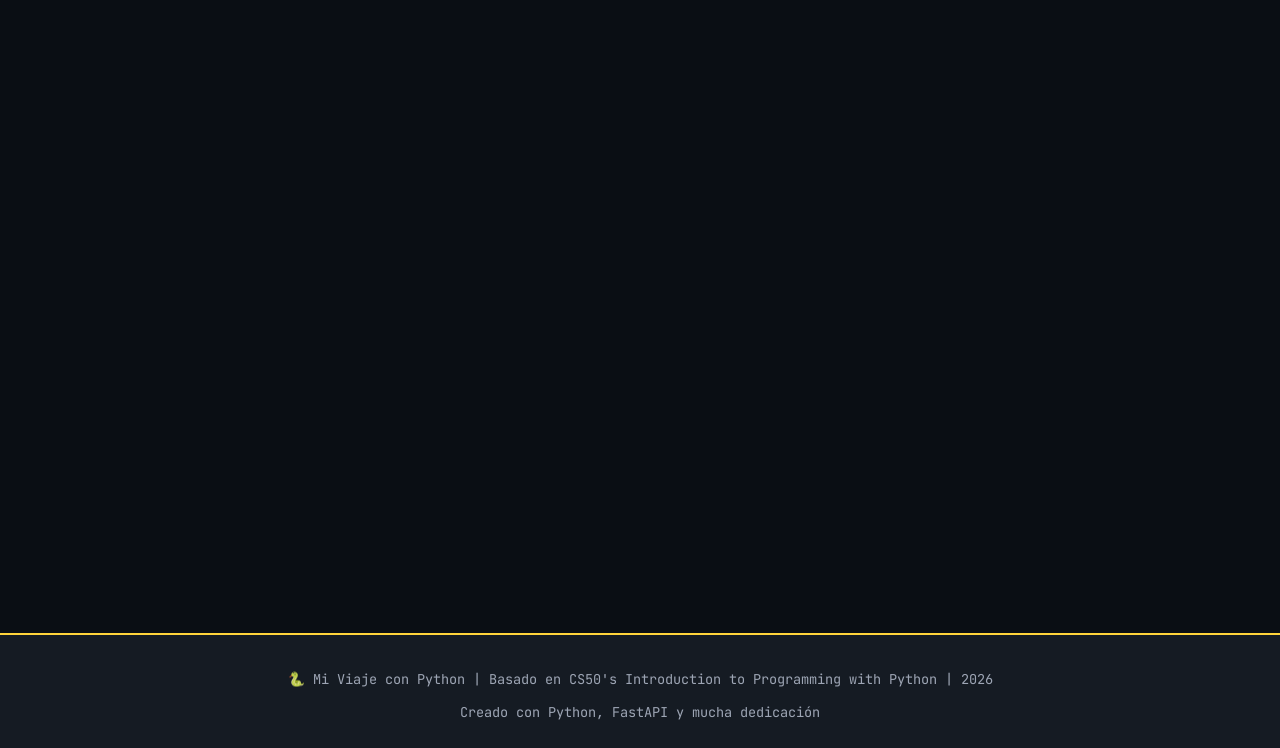
==== commit 3ad2e713: "subiendo stiles, falta week 0" ====
--- a/index.html
+++ b/index.html
@@ -5,6 +5,7 @@
     <meta name="viewport" content="width=device-width, initial-scale=1.0">
     <title>Mi Viaje con Python - Documentación de Aprendizaje</title>
     <link rel="preconnect" href="https://fonts.googleapis.com">
+    <link rel="stylesheet" href="stiles.css">
     <link rel="preconnect" href="https://fonts.gstatic.com" crossorigin>
     <link href="https://fonts.googleapis.com/css2?family=JetBrains+Mono:wght@400;700&family=Merriweather:wght@300;400;700;900&display=swap" rel="stylesheet">
     <style>
--- a/stiles.css
+++ b/stiles.css
@@ -0,0 +1,713 @@
+/* ============================================
+   MI VIAJE CON PYTHON - ESTILOS CENTRALIZADOS
+   Archivo CSS principal para todas las páginas
+   ============================================ */
+
+/* ==================== VARIABLES CSS ==================== */
+:root {
+    /* Colores principales */
+    --bg-primary: #0a0e14;
+    --bg-secondary: #151b23;
+    --bg-code: #1a1f29;
+    
+    /* Acentos */
+    --accent-python: #ffd43b;
+    --accent-blue: #4a9eff;
+    --accent-green: #7ec699;
+    --accent-red: #ff6b6b;
+    --accent-purple: #bd93f9;
+    --accent-orange: #ffb86c;
+    
+    /* Texto */
+    --text-primary: #e6e8eb;
+    --text-secondary: #9da5b4;
+    
+    /* Bordes y sombras */
+    --border: #2d3748;
+    --shadow: rgba(0, 0, 0, 0.5);
+    
+    /* Tipografía */
+    --font-serif: 'Merriweather', serif;
+    --font-mono: 'JetBrains Mono', monospace;
+    
+    /* Espaciado */
+    --spacing-xs: 0.5rem;
+    --spacing-sm: 1rem;
+    --spacing-md: 2rem;
+    --spacing-lg: 3rem;
+    --spacing-xl: 4rem;
+    
+    /* Transiciones */
+    --transition-fast: 0.2s ease;
+    --transition-normal: 0.3s ease;
+    --transition-slow: 0.6s ease;
+    
+    /* Border radius */
+    --radius-sm: 4px;
+    --radius-md: 8px;
+    --radius-lg: 12px;
+}
+
+/* ==================== RESET & BASE ==================== */
+* {
+    margin: 0;
+    padding: 0;
+    box-sizing: border-box;
+}
+
+html {
+    scroll-behavior: smooth;
+}
+
+body {
+    font-family: var(--font-serif);
+    background: var(--bg-primary);
+    color: var(--text-primary);
+    line-height: 1.8;
+    overflow-x: hidden;
+    min-height: 100vh;
+}
+
+/* ==================== BACKGROUND ANIMADO ==================== */
+.bg-animation {
+    position: fixed;
+    top: 0;
+    left: 0;
+    width: 100%;
+    height: 100%;
+    z-index: -1;
+    opacity: 0.03;
+    background-image: 
+        linear-gradient(90deg, var(--accent-python) 1px, transparent 1px),
+        linear-gradient(0deg, var(--accent-python) 1px, transparent 1px);
+    background-size: 50px 50px;
+    animation: gridScroll 20s linear infinite;
+    pointer-events: none;
+}
+
+@keyframes gridScroll {
+    0% { transform: translate(0, 0); }
+    100% { transform: translate(50px, 50px); }
+}
+
+/* ==================== ANIMACIONES ==================== */
+@keyframes slideDown {
+    from {
+        transform: translateY(-100%);
+        opacity: 0;
+    }
+    to {
+        transform: translateY(0);
+        opacity: 1;
+    }
+}
+
+@keyframes fadeInUp {
+    from {
+        opacity: 0;
+        transform: translateY(20px);
+    }
+    to {
+        opacity: 1;
+        transform: translateY(0);
+    }
+}
+
+@keyframes fadeIn {
+    from { opacity: 0; }
+    to { opacity: 1; }
+}
+
+/* ==================== HEADER ==================== */
+header {
+    background: var(--bg-secondary);
+    border-bottom: 2px solid var(--accent-python);
+    padding: 2rem 2rem 1rem;
+    position: sticky;
+    top: 0;
+    z-index: 100;
+    backdrop-filter: blur(10px);
+    animation: slideDown 0.6s ease-out;
+}
+
+.header-content {
+    max-width: 1200px;
+    margin: 0 auto;
+    display: flex;
+    justify-content: space-between;
+    align-items: center;
+    flex-wrap: wrap;
+    gap: 1rem;
+}
+
+.header-title {
+    display: flex;
+    align-items: center;
+    gap: 1rem;
+    animation: fadeInUp 0.8s ease-out 0.2s both;
+}
+
+.logo {
+    font-size: 2rem;
+    text-decoration: none;
+    transition: transform var(--transition-normal);
+    display: inline-block;
+}
+
+.logo:hover {
+    transform: scale(1.2) rotate(10deg);
+}
+
+header h1 {
+    font-size: 1.8rem;
+    font-weight: 700;
+    color: var(--text-primary);
+    letter-spacing: -0.02em;
+}
+
+.subtitle {
+    font-family: var(--font-mono);
+    color: var(--text-secondary);
+    font-size: 0.9rem;
+    letter-spacing: 0.05em;
+}
+
+.week-badge {
+    font-family: var(--font-mono);
+    background: var(--accent-python);
+    color: var(--bg-primary);
+    padding: 0.3rem 0.8rem;
+    border-radius: var(--radius-sm);
+    font-size: 0.85rem;
+    font-weight: 700;
+    animation: fadeInUp 0.8s ease-out 0.4s both;
+}
+
+/* ==================== NAVEGACIÓN ==================== */
+nav {
+    display: flex;
+    gap: var(--spacing-xs);
+    flex-wrap: wrap;
+    animation: fadeInUp 0.8s ease-out 0.6s both;
+}
+
+nav a {
+    font-family: var(--font-mono);
+    text-decoration: none;
+    color: var(--text-secondary);
+    padding: 0.5rem 1rem;
+    border: 1px solid var(--border);
+    border-radius: var(--radius-sm);
+    font-size: 0.85rem;
+    transition: all var(--transition-normal);
+    position: relative;
+    overflow: hidden;
+}
+
+nav a::before {
+    content: '';
+    position: absolute;
+    top: 0;
+    left: -100%;
+    width: 100%;
+    height: 100%;
+    background: var(--accent-python);
+    transition: left var(--transition-normal);
+    z-index: -1;
+}
+
+nav a:hover,
+nav a.active {
+    color: var(--bg-primary);
+    border-color: var(--accent-python);
+}
+
+nav a:hover::before,
+nav a.active::before {
+    left: 0;
+}
+
+/* ==================== CONTENIDO PRINCIPAL ==================== */
+main {
+    max-width: 1200px;
+    margin: 0 auto;
+    padding: var(--spacing-lg) var(--spacing-md);
+}
+
+.page-header {
+    margin-bottom: var(--spacing-lg);
+    text-align: center;
+    animation: fadeInUp 0.8s ease-out 0.8s both;
+}
+
+.page-title {
+    font-size: 3rem;
+    font-weight: 900;
+    color: var(--accent-python);
+    margin-bottom: 1rem;
+    text-transform: uppercase;
+    letter-spacing: -0.02em;
+}
+
+.page-subtitle {
+    font-family: var(--font-mono);
+    color: var(--text-secondary);
+    font-size: 1.1rem;
+    letter-spacing: 0.05em;
+}
+
+/* ==================== SECCIONES ==================== */
+.section {
+    margin-bottom: var(--spacing-xl);
+    opacity: 0;
+    transform: translateY(30px);
+    animation: fadeInUp 0.6s ease-out forwards;
+}
+
+.section:nth-child(1) { animation-delay: 1s; }
+.section:nth-child(2) { animation-delay: 1.2s; }
+.section:nth-child(3) { animation-delay: 1.4s; }
+.section:nth-child(4) { animation-delay: 1.6s; }
+.section:nth-child(5) { animation-delay: 1.8s; }
+.section:nth-child(6) { animation-delay: 2s; }
+.section:nth-child(7) { animation-delay: 2.2s; }
+.section:nth-child(8) { animation-delay: 2.4s; }
+
+.section-header {
+    display: flex;
+    align-items: center;
+    gap: 1rem;
+    margin-bottom: var(--spacing-md);
+    padding-bottom: 1rem;
+    border-bottom: 2px solid var(--border);
+}
+
+.section-number {
+    font-family: var(--font-mono);
+    font-size: 3rem;
+    font-weight: 700;
+    color: var(--accent-python);
+    opacity: 0.3;
+    line-height: 1;
+}
+
+.section-icon {
+    font-size: 2rem;
+}
+
+/* ==================== TIPOGRAFÍA ==================== */
+h1 {
+    font-size: 3rem;
+    font-weight: 900;
+    color: var(--accent-python);
+    margin-bottom: 0.5rem;
+    letter-spacing: -0.02em;
+    text-transform: uppercase;
+}
+
+h2 {
+    font-size: 2rem;
+    font-weight: 700;
+    color: var(--text-primary);
+}
+
+h3 {
+    font-size: 1.5rem;
+    margin-bottom: 1rem;
+    color: var(--accent-blue);
+    font-weight: 700;
+}
+
+h4 {
+    font-size: 1.2rem;
+    color: var(--text-primary);
+    margin-bottom: 0.5rem;
+}
+
+p {
+    margin-bottom: 1rem;
+    color: var(--text-secondary);
+}
+
+ul, ol {
+    margin-left: 2rem;
+    margin-bottom: 1rem;
+}
+
+li {
+    color: var(--text-secondary);
+    margin-bottom: 0.5rem;
+}
+
+code:not(pre code) {
+    font-family: var(--font-mono);
+    background: var(--bg-code);
+    padding: 0.2rem 0.5rem;
+    border-radius: 3px;
+    font-size: 0.9em;
+    color: var(--accent-python);
+}
+
+/* ==================== TARJETAS (CARDS) ==================== */
+.card {
+    background: var(--bg-secondary);
+    border: 1px solid var(--border);
+    border-radius: var(--radius-md);
+    padding: var(--spacing-md);
+    margin-bottom: var(--spacing-md);
+    position: relative;
+    overflow: hidden;
+    transition: transform var(--transition-normal), border-color var(--transition-normal);
+}
+
+.card::before {
+    content: '';
+    position: absolute;
+    top: 0;
+    left: 0;
+    width: 4px;
+    height: 0;
+    background: var(--accent-python);
+    transition: height var(--transition-normal);
+}
+
+.card:hover {
+    transform: translateY(-4px);
+    border-color: var(--accent-python);
+}
+
+.card:hover::before {
+    height: 100%;
+}
+
+.card h3 {
+    color: var(--accent-blue);
+}
+
+.card p {
+    color: var(--text-secondary);
+    font-size: 0.95rem;
+}
+
+/* ==================== GRIDS ==================== */
+.content-grid {
+    display: grid;
+    grid-template-columns: repeat(auto-fit, minmax(300px, 1fr));
+    gap: var(--spacing-md);
+    margin-bottom: var(--spacing-md);
+}
+
+/* ==================== BLOQUES DE CÓDIGO ==================== */
+.code-container {
+    background: var(--bg-code);
+    border: 1px solid var(--border);
+    border-radius: var(--radius-md);
+    overflow: hidden;
+    margin: var(--spacing-md) 0;
+    box-shadow: 0 10px 40px var(--shadow);
+}
+
+.code-header {
+    background: #0d1117;
+    padding: 0.75rem 1.5rem;
+    display: flex;
+    align-items: center;
+    gap: 0.5rem;
+    border-bottom: 1px solid var(--border);
+    position: relative;
+}
+
+.code-dot {
+    width: 12px;
+    height: 12px;
+    border-radius: 50%;
+}
+
+.code-dot.red { background: #ff5f56; }
+.code-dot.yellow { background: #ffbd2e; }
+.code-dot.green { background: #27c93f; }
+
+.code-title {
+    font-family: var(--font-mono);
+    font-size: 0.85rem;
+    color: var(--text-secondary);
+    margin-left: auto;
+}
+
+pre {
+    padding: var(--spacing-md);
+    overflow-x: auto;
+    margin: 0;
+}
+
+pre code {
+    font-family: var(--font-mono);
+    font-size: 0.9rem;
+    line-height: 1.6;
+    color: var(--text-primary);
+}
+
+/* Syntax highlighting */
+.keyword { color: #ff79c6; }
+.function { color: #50fa7b; }
+.string { color: #f1fa8c; }
+.comment { color: #6272a4; font-style: italic; }
+.number { color: #bd93f9; }
+
+/* ==================== CAJAS ESPECIALES ==================== */
+.concept-box {
+    background: linear-gradient(135deg, var(--bg-secondary), var(--bg-code));
+    border-left: 4px solid var(--accent-blue);
+    padding: 1.5rem;
+    margin: var(--spacing-md) 0;
+    border-radius: 0 var(--radius-md) var(--radius-md) 0;
+}
+
+.concept-box h3 {
+    color: var(--accent-blue);
+    margin-bottom: 1rem;
+}
+
+.example-box {
+    background: var(--bg-secondary);
+    border-left: 4px solid var(--accent-green);
+    padding: 1.5rem;
+    margin: var(--spacing-md) 0;
+    border-radius: 0 var(--radius-md) var(--radius-md) 0;
+}
+
+.example-box h3 {
+    color: var(--accent-green);
+    margin-bottom: 1rem;
+}
+
+.warning-box {
+    background: rgba(255, 107, 107, 0.1);
+    border-left: 4px solid var(--accent-red);
+    padding: 1.5rem;
+    margin: var(--spacing-md) 0;
+    border-radius: 0 var(--radius-md) var(--radius-md) 0;
+}
+
+.warning-box h3 {
+    color: var(--accent-red);
+    margin-bottom: 1rem;
+}
+
+.info-box {
+    background: rgba(74, 158, 255, 0.1);
+    border-left: 4px solid var(--accent-blue);
+    padding: 1.5rem;
+    margin: var(--spacing-md) 0;
+    border-radius: 0 var(--radius-md) var(--radius-md) 0;
+}
+
+.info-box h3 {
+    color: var(--accent-blue);
+    margin-bottom: 1rem;
+}
+
+/* ==================== TIMELINE ==================== */
+.timeline {
+    position: relative;
+    padding-left: 3rem;
+}
+
+.timeline::before {
+    content: '';
+    position: absolute;
+    left: 0;
+    top: 0;
+    bottom: 0;
+    width: 2px;
+    background: linear-gradient(to bottom, var(--accent-python), var(--accent-blue));
+}
+
+.timeline-item {
+    position: relative;
+    margin-bottom: 3rem;
+    padding-left: 2rem;
+}
+
+.timeline-item::before {
+    content: '';
+    position: absolute;
+    left: -3.5rem;
+    top: 0.5rem;
+    width: 1rem;
+    height: 1rem;
+    background: var(--accent-python);
+    border: 3px solid var(--bg-primary);
+    border-radius: 50%;
+    box-shadow: 0 0 0 3px var(--bg-secondary);
+}
+
+.timeline-year {
+    font-family: var(--font-mono);
+    color: var(--accent-python);
+    font-weight: 700;
+    margin-bottom: 0.5rem;
+}
+
+.timeline-content h3 {
+    color: var(--text-primary);
+    margin-bottom: 0.5rem;
+}
+
+.timeline-content p {
+    color: var(--text-secondary);
+    font-size: 0.95rem;
+}
+
+/* ==================== TECH STACK ==================== */
+.tech-stack {
+    display: grid;
+    grid-template-columns: repeat(auto-fit, minmax(250px, 1fr));
+    gap: 1rem;
+    margin-top: var(--spacing-md);
+}
+
+.tech-item {
+    background: var(--bg-secondary);
+    border: 1px solid var(--border);
+    border-radius: 6px;
+    padding: 1.5rem;
+    display: flex;
+    flex-direction: column;
+    gap: 0.5rem;
+    transition: all var(--transition-normal);
+}
+
+.tech-item:hover {
+    transform: translateY(-4px);
+    border-color: var(--accent-green);
+}
+
+.tech-category {
+    font-family: var(--font-mono);
+    font-size: 0.75rem;
+    color: var(--accent-green);
+    text-transform: uppercase;
+    letter-spacing: 0.1em;
+}
+
+.tech-name {
+    font-weight: 700;
+    color: var(--text-primary);
+    font-size: 1.1rem;
+}
+
+.tech-version {
+    font-family: var(--font-mono);
+    font-size: 0.85rem;
+    color: var(--text-secondary);
+}
+
+/* ==================== BOTONES DE NAVEGACIÓN ==================== */
+.navigation {
+    display: flex;
+    justify-content: space-between;
+    margin-top: var(--spacing-xl);
+    gap: 1rem;
+    flex-wrap: wrap;
+    animation: fadeInUp 0.6s ease-out;
+}
+
+.nav-button {
+    font-family: var(--font-mono);
+    text-decoration: none;
+    background: var(--bg-secondary);
+    color: var(--text-primary);
+    padding: 1rem 2rem;
+    border: 2px solid var(--border);
+    border-radius: var(--radius-md);
+    transition: all var(--transition-normal);
+    display: flex;
+    align-items: center;
+    gap: 0.5rem;
+    min-width: 200px;
+    position: relative;
+    overflow: hidden;
+}
+
+.nav-button::before {
+    content: '';
+    position: absolute;
+    top: 0;
+    left: 0;
+    width: 0;
+    height: 100%;
+    background: var(--accent-python);
+    transition: width var(--transition-normal);
+    z-index: -1;
+}
+
+.nav-button:hover {
+    border-color: var(--accent-python);
+    color: var(--bg-primary);
+    transform: translateY(-2px);
+    box-shadow: 0 10px 30px var(--shadow);
+}
+
+.nav-button:hover::before {
+    width: 100%;
+}
+
+.nav-button.prev {
+    margin-right: auto;
+}
+
+.nav-button.next {
+    margin-left: auto;
+}
+
+/* ==================== FOOTER ==================== */
+footer {
+    background: var(--bg-secondary);
+    border-top: 2px solid var(--accent-python);
+    padding: var(--spacing-md);
+    text-align: center;
+    margin-top: var(--spacing-xl);
+}
+
+footer p {
+    font-family: var(--font-mono);
+    font-size: 0.85rem;
+    color: var(--text-secondary);
+    margin-bottom: 0.5rem;
+}
+
+/* ==================== RESPONSIVE ==================== */
+@media (max-width: 768px) {
+    .page-title { font-size: 2rem; }
+    header h1 { font-size: 1.3rem; }
+    h2 { font-size: 1.5rem; }
+    .content-grid { grid-template-columns: 1fr; }
+    .navigation { flex-direction: column; }
+    .nav-button { width: 100%; }
+    .section-number { font-size: 2rem; }
+    .timeline { padding-left: 2rem; }
+    .timeline-item { padding-left: 1.5rem; }
+    main { padding: var(--spacing-md) 1rem; }
+}
+
+/* ==================== SCROLL REVEAL ==================== */
+.reveal {
+    opacity: 0;
+    transform: translateY(30px);
+    transition: opacity var(--transition-slow), transform var(--transition-slow);
+}
+
+.reveal.active {
+    opacity: 1;
+    transform: translateY(0);
+}
+
+/* ==================== ACCESIBILIDAD ==================== */
+@media (prefers-reduced-motion: reduce) {
+    *, *::before, *::after {
+        animation-duration: 0.01ms !important;
+        animation-iteration-count: 1 !important;
+        transition-duration: 0.01ms !important;
+    }
+}
